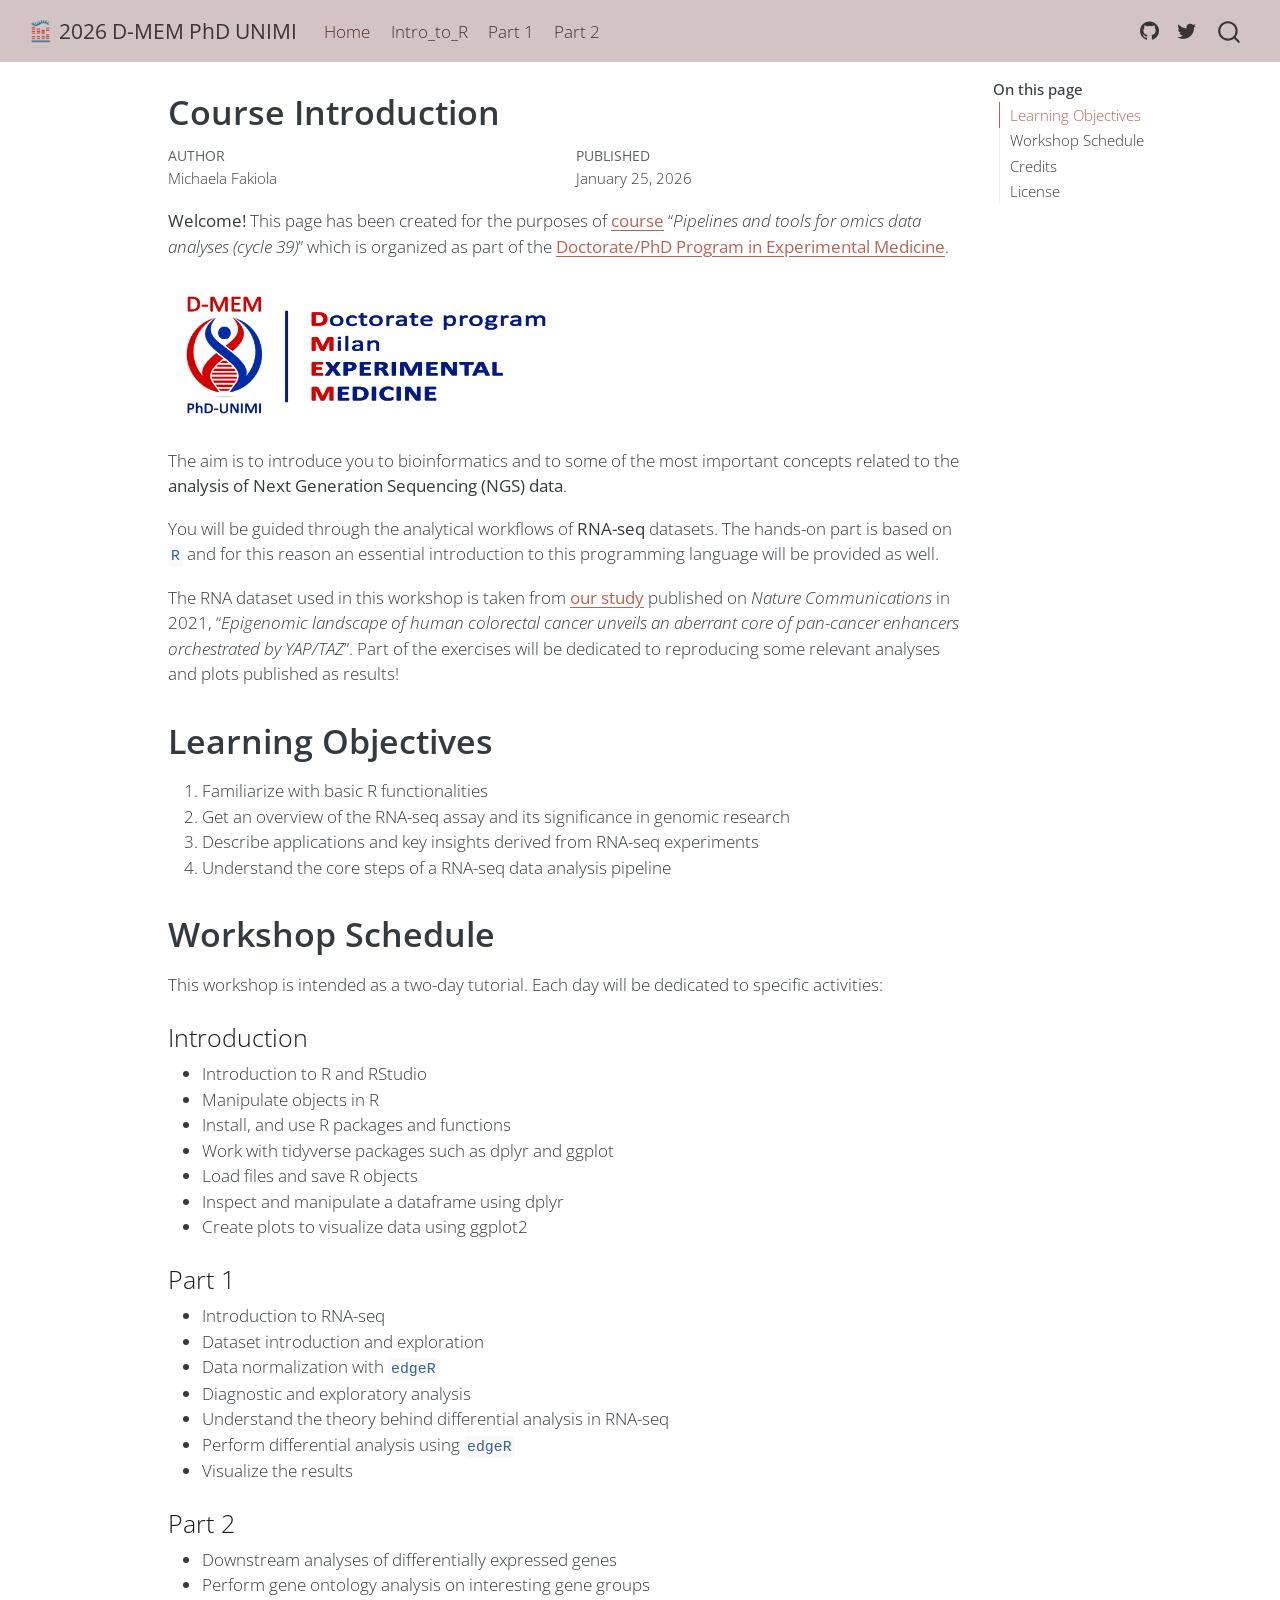
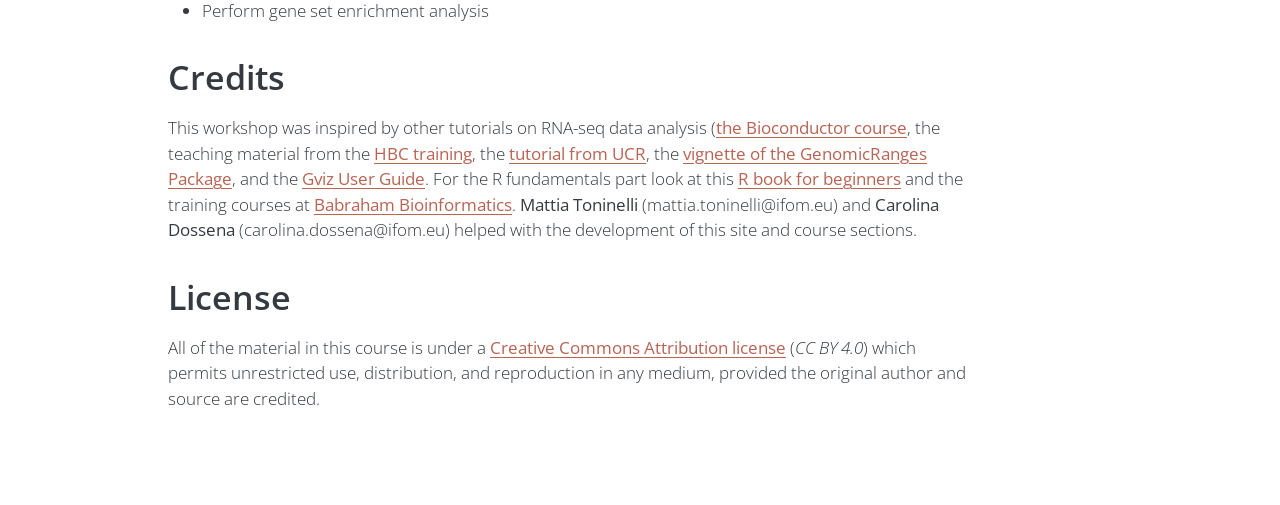
==== docs/index.html @ a2cad3c7 "Course material 28Jan" ====
<html xmlns="http://www.w3.org/1999/xhtml">    
  <head>      
    <title>Redirect to pages/index.html</title>      
    <meta http-equiv="refresh" content="0;URL='pages/index.html'" />    
  </head>    
  <body> 
  </body>  
</html>
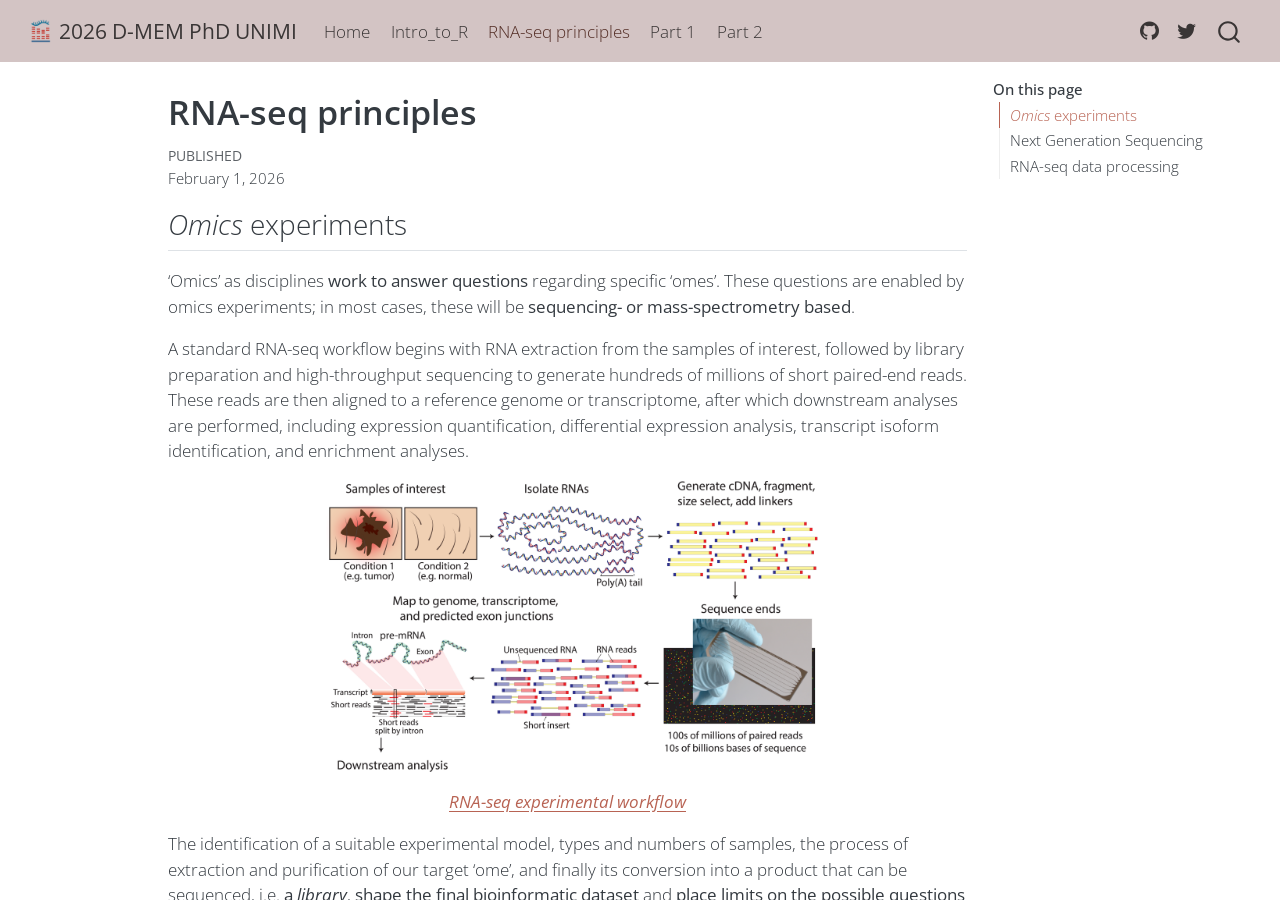
==== commit 103ffcbf: "Update Feb 1 2026" ====
--- a/docs/index.html
+++ b/docs/index.html
@@ -1,7 +1,7 @@
 <html xmlns="http://www.w3.org/1999/xhtml">    
   <head>      
-    <title>Redirect to pages/index.html</title>      
-    <meta http-equiv="refresh" content="0;URL='pages/index.html'" />    
+    <title>Redirect to pages/RNA-seq_principles.html</title>      
+    <meta http-equiv="refresh" content="0;URL='pages/RNA-seq_principles.html'" />    
   </head>    
   <body> 
   </body>  
